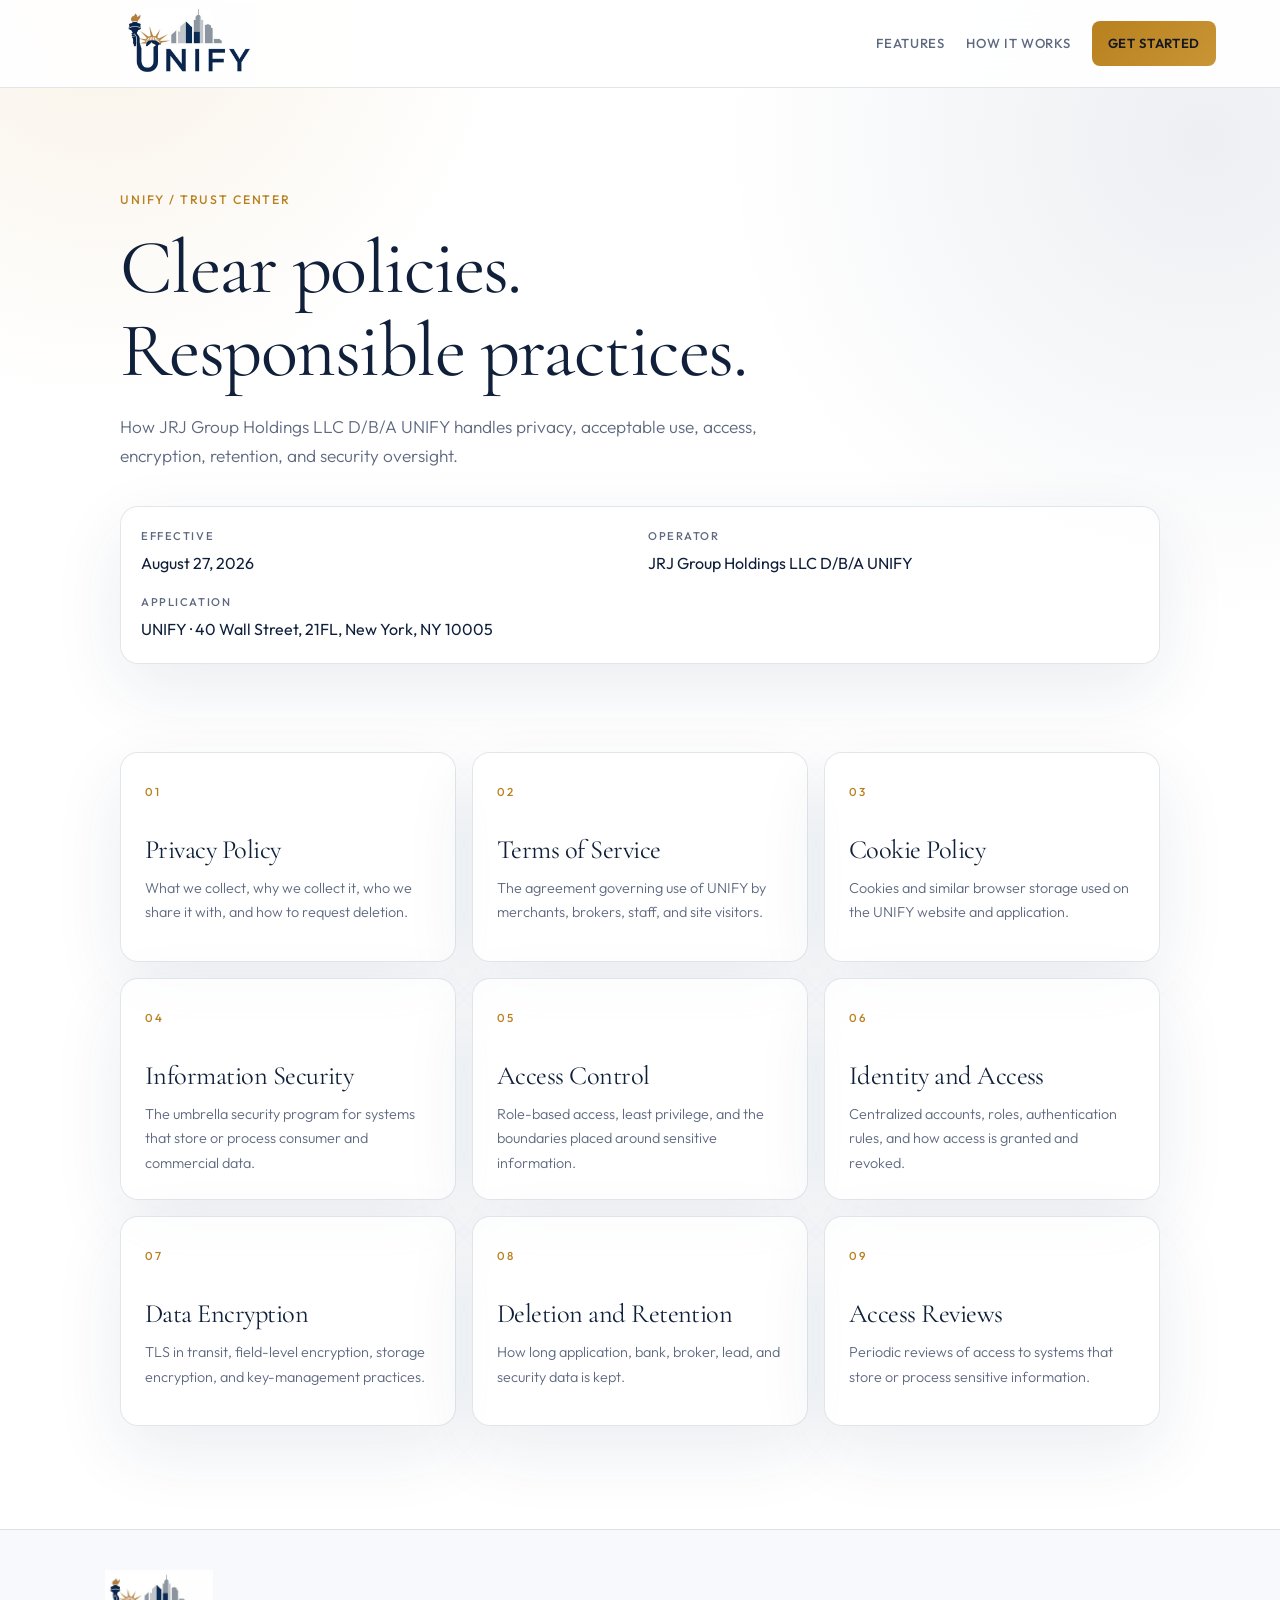
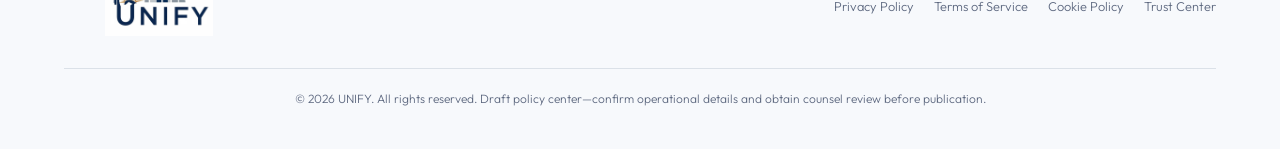
==== legal/index.html @ 717643a5 "Add UNIFY Trust Center and legal policies Adds UNIFY-branded privacy, terms, cookie, security, acces" ====
<!DOCTYPE html>
<html lang="en">
<head>
  <meta charset="UTF-8" />
  <meta name="viewport" content="width=device-width, initial-scale=1.0" />
  <meta name="description" content="UNIFY Trust Center: privacy, terms, cookie use, data security, access controls, encryption, retention, and access reviews." />
  <meta name="theme-color" content="#FFFFFF" />
  <title>Trust Center | UNIFY</title>
  <link rel="preconnect" href="https://fonts.googleapis.com" />
  <link rel="preconnect" href="https://fonts.gstatic.com" crossorigin />
  <link href="https://fonts.googleapis.com/css2?family=Cormorant+Garamond:wght@400;600&family=Outfit:wght@300;400;500;600&display=swap" rel="stylesheet" />
  <link rel="stylesheet" href="/legal.css" />
</head>
<body>
  <a class="skip-link" href="#main-content">Skip to main content</a>
  <header class="site-header">
    <a class="site-logo" href="/" aria-label="UNIFY home"><img src="/unify-logo-wide.png" alt="UNIFY" /></a>
    <nav class="site-nav" aria-label="Primary">
      <a href="/#features">Features</a>
      <a href="/#how-it-works">How It Works</a>
      <a class="primary-link" href="/apply">Get Started</a>
    </nav>
  </header>

  <main id="main-content">
    <section class="trust-intro">
      <p class="breadcrumb">UNIFY / Trust Center</p>
      <h1>Clear policies.<br />Responsible practices.</h1>
      <p class="lede">How JRJ Group Holdings LLC D/B/A UNIFY handles privacy, acceptable use, access, encryption, retention, and security oversight.</p>
      <dl class="policy-meta">
        <div><dt>Effective</dt><dd>August 27, 2026</dd></div>
        <div><dt>Operator</dt><dd>JRJ Group Holdings LLC D/B/A UNIFY</dd></div>
        <div><dt>Application</dt><dd>UNIFY · 40 Wall Street, 21FL, New York, NY 10005</dd></div>
      </dl>
    </section>

    <section class="trust-grid" aria-label="Trust Center policies">
      <a class="trust-card" href="/privacy"><span class="number">01</span><h2>Privacy Policy</h2><p>What we collect, why we collect it, who we share it with, and how to request deletion.</p></a>
      <a class="trust-card" href="/terms"><span class="number">02</span><h2>Terms of Service</h2><p>The agreement governing use of UNIFY by merchants, brokers, staff, and site visitors.</p></a>
      <a class="trust-card" href="/cookies"><span class="number">03</span><h2>Cookie Policy</h2><p>Cookies and similar browser storage used on the UNIFY website and application.</p></a>
      <a class="trust-card" href="/legal/information-security"><span class="number">04</span><h2>Information Security</h2><p>The umbrella security program for systems that store or process consumer and commercial data.</p></a>
      <a class="trust-card" href="/legal/access-control"><span class="number">05</span><h2>Access Control</h2><p>Role-based access, least privilege, and the boundaries placed around sensitive information.</p></a>
      <a class="trust-card" href="/legal/identity-access"><span class="number">06</span><h2>Identity and Access</h2><p>Centralized accounts, roles, authentication rules, and how access is granted and revoked.</p></a>
      <a class="trust-card" href="/legal/encryption"><span class="number">07</span><h2>Data Encryption</h2><p>TLS in transit, field-level encryption, storage encryption, and key-management practices.</p></a>
      <a class="trust-card" href="/legal/data-retention"><span class="number">08</span><h2>Deletion and Retention</h2><p>How long application, bank, broker, lead, and security data is kept.</p></a>
      <a class="trust-card" href="/legal/access-reviews"><span class="number">09</span><h2>Access Reviews</h2><p>Periodic reviews of access to systems that store or process sensitive information.</p></a>
    </section>
  </main>

  <footer class="legal-footer">
    <div class="legal-footer-inner">
      <a href="/" aria-label="UNIFY home"><img src="/unify-logo-wide.png" alt="UNIFY" /></a>
      <nav class="legal-footer-links" aria-label="Legal">
        <a href="/privacy">Privacy Policy</a><a href="/terms">Terms of Service</a><a href="/cookies">Cookie Policy</a><a href="/legal">Trust Center</a>
      </nav>
    </div>
    <p class="copyright">© <span data-year></span> UNIFY. All rights reserved. Draft policy center—confirm operational details and obtain counsel review before publication.</p>
  </footer>
  <script>document.querySelectorAll('[data-year]').forEach((node) => { node.textContent = new Date().getFullYear(); });</script>
</body>
</html>
---- legal.css ----
:root {
  --bg: #ffffff;
  --surface: #f7f9fc;
  --surface-strong: #eef2f8;
  --navy: #17325f;
  --navy-mid: #2c4f8f;
  --gold: #b8801f;
  --gold-light: #d39f4c;
  --text: #10203b;
  --muted: #5e6980;
  --border: rgba(23, 50, 95, 0.12);
  --shadow: 0 24px 70px rgba(23, 50, 95, 0.09);
}

*, *::before, *::after { box-sizing: border-box; }

html { scroll-behavior: smooth; }

body {
  margin: 0;
  color: var(--text);
  background:
    radial-gradient(circle at 8% 0%, rgba(211, 159, 76, 0.13), transparent 25rem),
    radial-gradient(circle at 94% 8%, rgba(23, 50, 95, 0.08), transparent 30rem),
    var(--bg);
  font-family: 'Outfit', sans-serif;
  font-weight: 300;
  line-height: 1.7;
}

a { color: inherit; }

.skip-link {
  position: fixed;
  top: -60px;
  left: 1rem;
  z-index: 100;
  padding: 0.75rem 1rem;
  border-radius: 8px;
  background: var(--gold);
  color: #111827;
  font-weight: 600;
  text-decoration: none;
  transition: top 0.2s ease;
}

.skip-link:focus { top: 1rem; }

.site-header {
  position: sticky;
  top: 0;
  z-index: 40;
  display: flex;
  min-height: 88px;
  align-items: center;
  justify-content: space-between;
  gap: 1.5rem;
  padding: 0 clamp(1.25rem, 5vw, 4rem);
  border-bottom: 1px solid var(--border);
  background: rgba(255, 255, 255, 0.9);
  backdrop-filter: blur(18px);
}

.site-logo {
  display: inline-flex;
  align-items: center;
  text-decoration: none;
}

.site-logo img {
  display: block;
  width: min(250px, 48vw);
  height: 82px;
  object-fit: contain;
}

.site-nav {
  display: flex;
  align-items: center;
  gap: 1.35rem;
}

.site-nav a {
  color: var(--muted);
  font-size: 0.82rem;
  font-weight: 500;
  letter-spacing: 0.05em;
  text-decoration: none;
  text-transform: uppercase;
}

.site-nav a:hover,
.site-nav a:focus-visible { color: var(--gold); }

.site-nav .primary-link {
  padding: 0.7rem 1rem;
  border-radius: 8px;
  background: linear-gradient(135deg, var(--gold), #c99535);
  color: #14181f;
  font-weight: 600;
}

.legal-shell {
  display: grid;
  grid-template-columns: minmax(0, 1fr) minmax(230px, 300px);
  gap: clamp(2.5rem, 6vw, 5rem);
  width: min(1160px, calc(100% - 2.5rem));
  margin: 0 auto;
  padding: clamp(4rem, 8vw, 7rem) 0;
}

.legal-main { min-width: 0; }

.breadcrumb {
  margin: 0 0 1rem;
  color: var(--gold);
  font-size: 0.77rem;
  font-weight: 500;
  letter-spacing: 0.15em;
  text-transform: uppercase;
}

.breadcrumb a { text-decoration: none; }
.breadcrumb a:hover { color: var(--navy); }

h1, h2, h3 {
  margin-top: 0;
  color: var(--text);
  font-family: 'Cormorant Garamond', serif;
  font-weight: 400;
  letter-spacing: -0.02em;
  line-height: 1.08;
}

h1 {
  max-width: 820px;
  margin-bottom: 1.15rem;
  font-size: clamp(3rem, 6vw, 5.6rem);
}

h2 {
  margin-bottom: 1rem;
  font-size: clamp(1.75rem, 3vw, 2.35rem);
}

h3 { font-size: 1.35rem; }

.lede {
  max-width: 720px;
  margin: 0;
  color: var(--muted);
  font-size: 1.08rem;
}

.policy-meta {
  display: grid;
  grid-template-columns: repeat(2, minmax(0, 1fr));
  gap: 1rem;
  margin: 2.2rem 0 3.5rem;
  padding: 1.25rem;
  border: 1px solid var(--border);
  border-radius: 18px;
  background: rgba(255, 255, 255, 0.74);
  box-shadow: var(--shadow);
}

.policy-meta div:last-child { grid-column: 1 / -1; }

.policy-meta dt {
  color: var(--muted);
  font-size: 0.7rem;
  font-weight: 500;
  letter-spacing: 0.14em;
  text-transform: uppercase;
}

.policy-meta dd {
  margin: 0.25rem 0 0;
  color: var(--text);
  font-weight: 400;
}

.policy-section {
  padding: 2.4rem 0;
  border-top: 1px solid var(--border);
  scroll-margin-top: 110px;
}

.policy-section:first-of-type { border-top: 0; }

.policy-section p,
.policy-section li { color: var(--muted); }

.policy-section p { margin: 0 0 1rem; }
.policy-section p:last-child { margin-bottom: 0; }
.policy-section ul { margin: 1rem 0; padding-left: 1.3rem; }
.policy-section li + li { margin-top: 0.55rem; }
.policy-section strong { color: var(--text); font-weight: 500; }
.policy-section a { color: var(--navy-mid); text-underline-offset: 3px; }

.policy-aside {
  position: sticky;
  top: 118px;
  align-self: start;
  padding: 1.4rem;
  border: 1px solid var(--border);
  border-radius: 18px;
  background: rgba(255, 255, 255, 0.78);
  box-shadow: var(--shadow);
}

.aside-title {
  margin: 0 0 0.8rem;
  color: var(--gold);
  font-size: 0.72rem;
  font-weight: 500;
  letter-spacing: 0.14em;
  text-transform: uppercase;
}

.policy-list { margin: 0; padding: 0; list-style: none; }

.policy-list li { border-top: 1px solid var(--border); }
.policy-list li:last-child { border-bottom: 1px solid var(--border); }

.policy-list a {
  display: block;
  padding: 0.78rem 0;
  color: var(--text);
  font-size: 0.9rem;
  line-height: 1.35;
  text-decoration: none;
}

.policy-list a:hover,
.policy-list a[aria-current='page'] { color: var(--gold); }

.review-note {
  margin: 1.2rem 0 0;
  color: var(--muted);
  font-size: 0.75rem;
  line-height: 1.55;
}

.trust-intro {
  width: min(1040px, calc(100% - 2.5rem));
  margin: 0 auto;
  padding: clamp(4rem, 8vw, 7rem) 0 2rem;
}

.trust-grid {
  display: grid;
  grid-template-columns: repeat(3, minmax(0, 1fr));
  gap: 1rem;
  width: min(1040px, calc(100% - 2.5rem));
  margin: 0 auto;
  padding: 0 0 clamp(4rem, 8vw, 7rem);
}

.trust-card {
  min-height: 210px;
  padding: 1.5rem;
  border: 1px solid var(--border);
  border-radius: 18px;
  background: rgba(255, 255, 255, 0.78);
  box-shadow: var(--shadow);
  text-decoration: none;
  transition: transform 0.2s ease, border-color 0.2s ease;
}

.trust-card:hover {
  transform: translateY(-3px);
  border-color: rgba(184, 128, 31, 0.42);
}

.trust-card .number {
  color: var(--gold);
  font-size: 0.72rem;
  font-weight: 500;
  letter-spacing: 0.14em;
}

.trust-card h2 { margin: 2rem 0 0.7rem; font-size: 1.65rem; }
.trust-card p { margin: 0; color: var(--muted); font-size: 0.9rem; }

.legal-footer {
  padding: 2.5rem clamp(1.25rem, 5vw, 4rem);
  border-top: 1px solid var(--border);
  background: var(--surface);
}

.legal-footer-inner {
  display: flex;
  align-items: center;
  justify-content: space-between;
  gap: 2rem;
  width: min(1160px, 100%);
  margin: 0 auto;
}

.legal-footer img { width: 190px; height: 66px; object-fit: contain; }

.legal-footer-links {
  display: flex;
  flex-wrap: wrap;
  justify-content: flex-end;
  gap: 0.75rem 1.25rem;
}

.legal-footer-links a {
  color: var(--muted);
  font-size: 0.8rem;
  text-decoration: none;
}

.legal-footer-links a:hover { color: var(--gold); }

.copyright {
  width: min(1160px, 100%);
  margin: 1.5rem auto 0;
  padding-top: 1.25rem;
  border-top: 1px solid var(--border);
  color: var(--muted);
  font-size: 0.75rem;
  text-align: center;
}

@media (max-width: 860px) {
  .site-nav a:not(.primary-link) { display: none; }
  .legal-shell { grid-template-columns: 1fr; }
  .policy-aside { position: static; }
  .trust-grid { grid-template-columns: repeat(2, minmax(0, 1fr)); }
}

@media (max-width: 580px) {
  .site-header { min-height: 74px; padding-inline: 1rem; }
  .site-logo img { width: 185px; height: 66px; }
  .site-nav .primary-link { padding: 0.6rem 0.75rem; font-size: 0.7rem; }
  .legal-shell, .trust-intro, .trust-grid { width: min(100% - 2rem, 1160px); }
  .policy-meta { grid-template-columns: 1fr; }
  .policy-meta div:last-child { grid-column: auto; }
  .trust-grid { grid-template-columns: 1fr; }
  .legal-footer-inner { flex-direction: column; align-items: flex-start; }
  .legal-footer-links { justify-content: flex-start; }
}

@media (prefers-reduced-motion: reduce) {
  html { scroll-behavior: auto; }
  *, *::before, *::after { transition-duration: 0.01ms !important; }
}
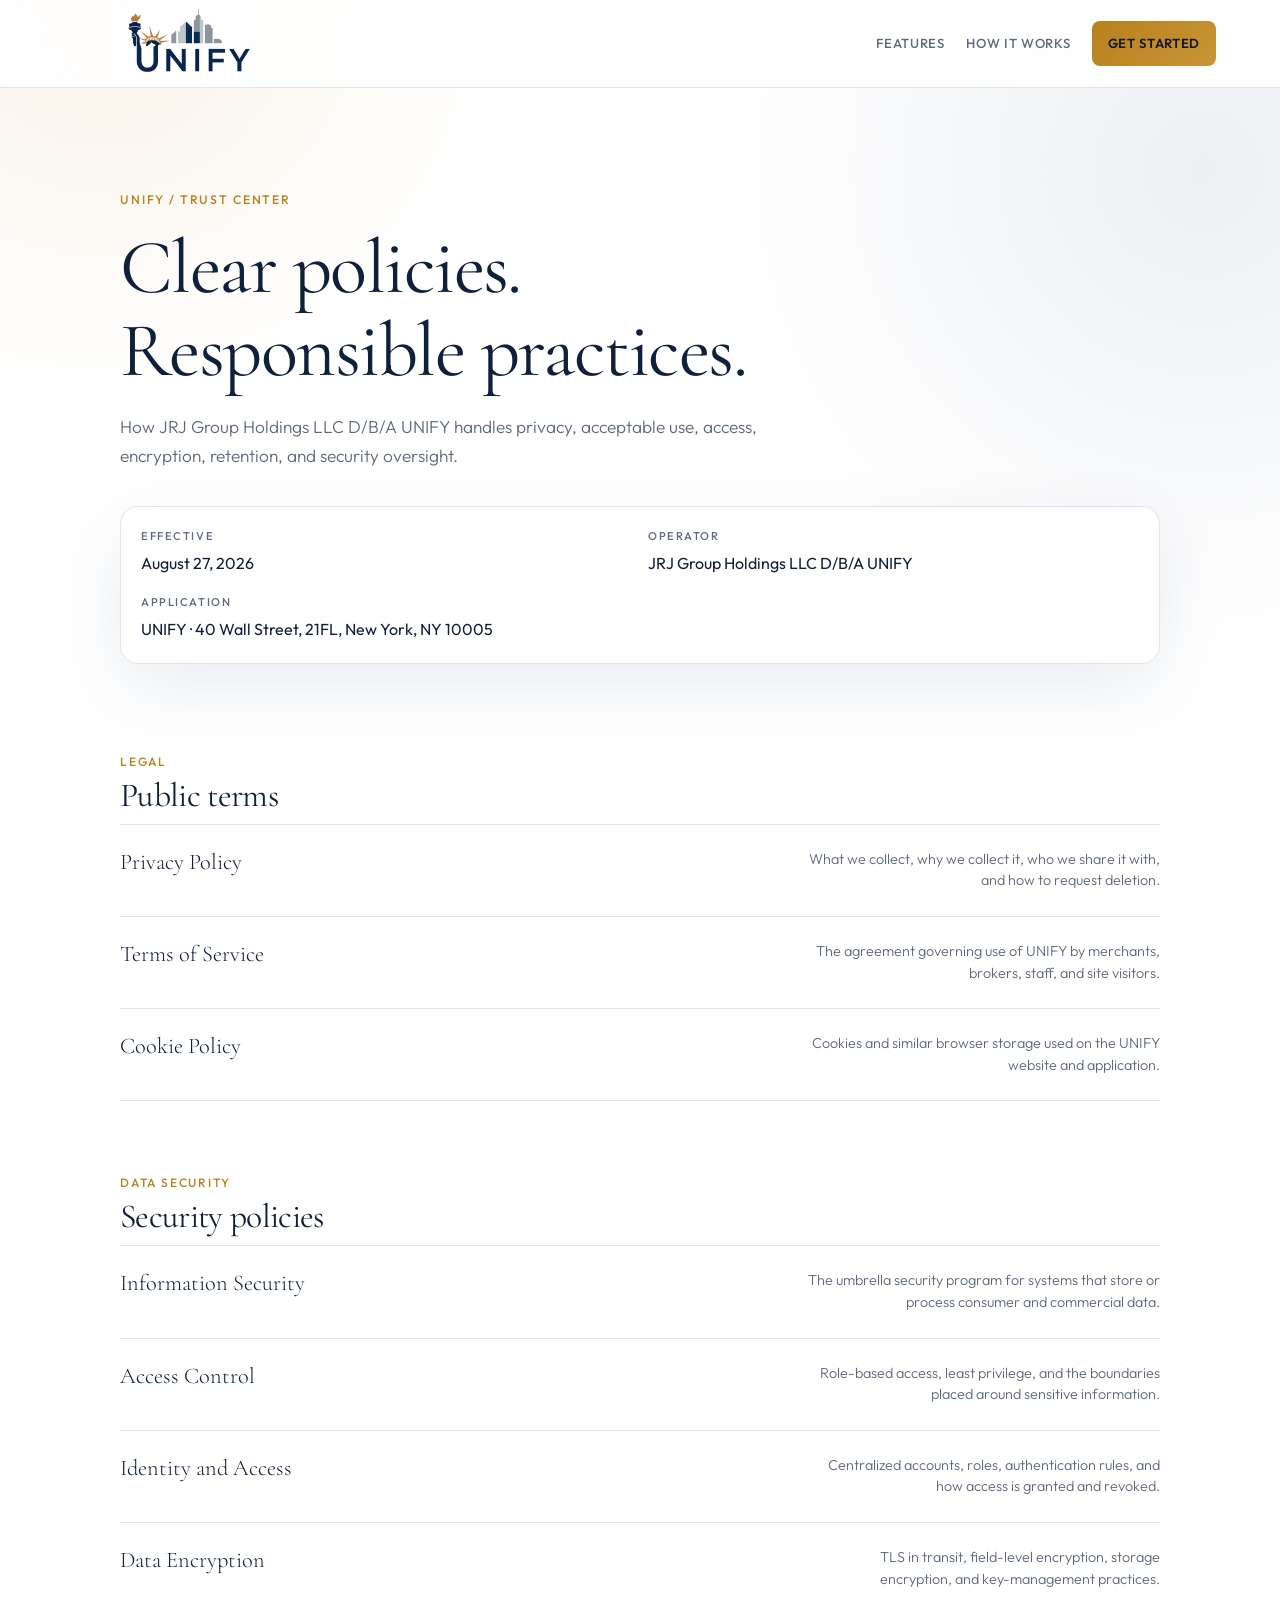
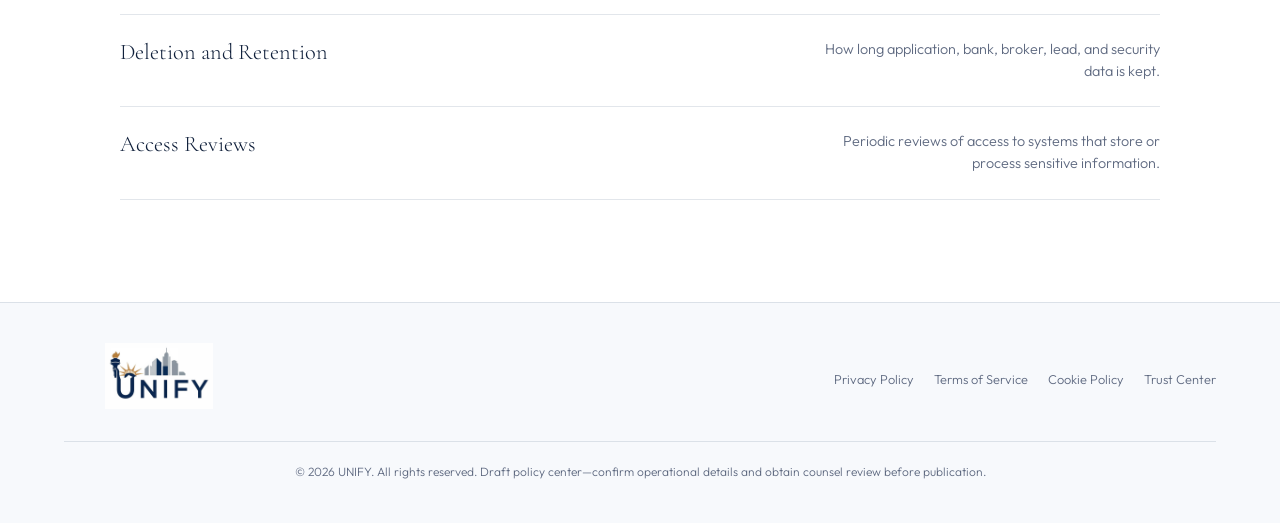
==== commit fdf974c7: ":lipstick: Reformat trust center to grouped list layout (match GroFi)" ====
--- a/legal/index.html
+++ b/legal/index.html
@@ -34,16 +34,56 @@
       </dl>
     </section>
 
-    <section class="trust-grid" aria-label="Trust Center policies">
-      <a class="trust-card" href="/privacy"><span class="number">01</span><h2>Privacy Policy</h2><p>What we collect, why we collect it, who we share it with, and how to request deletion.</p></a>
-      <a class="trust-card" href="/terms"><span class="number">02</span><h2>Terms of Service</h2><p>The agreement governing use of UNIFY by merchants, brokers, staff, and site visitors.</p></a>
-      <a class="trust-card" href="/cookies"><span class="number">03</span><h2>Cookie Policy</h2><p>Cookies and similar browser storage used on the UNIFY website and application.</p></a>
-      <a class="trust-card" href="/legal/information-security"><span class="number">04</span><h2>Information Security</h2><p>The umbrella security program for systems that store or process consumer and commercial data.</p></a>
-      <a class="trust-card" href="/legal/access-control"><span class="number">05</span><h2>Access Control</h2><p>Role-based access, least privilege, and the boundaries placed around sensitive information.</p></a>
-      <a class="trust-card" href="/legal/identity-access"><span class="number">06</span><h2>Identity and Access</h2><p>Centralized accounts, roles, authentication rules, and how access is granted and revoked.</p></a>
-      <a class="trust-card" href="/legal/encryption"><span class="number">07</span><h2>Data Encryption</h2><p>TLS in transit, field-level encryption, storage encryption, and key-management practices.</p></a>
-      <a class="trust-card" href="/legal/data-retention"><span class="number">08</span><h2>Deletion and Retention</h2><p>How long application, bank, broker, lead, and security data is kept.</p></a>
-      <a class="trust-card" href="/legal/access-reviews"><span class="number">09</span><h2>Access Reviews</h2><p>Periodic reviews of access to systems that store or process sensitive information.</p></a>
+    <section class="trust-groups" aria-label="Trust Center policies">
+      <div class="policy-group">
+        <p class="group-eyebrow">Legal</p>
+        <h2 class="group-title">Public terms</h2>
+        <div class="policy-rows">
+          <a class="policy-row" href="/privacy">
+            <span class="row-name">Privacy Policy</span>
+            <span class="row-desc">What we collect, why we collect it, who we share it with, and how to request deletion.</span>
+          </a>
+          <a class="policy-row" href="/terms">
+            <span class="row-name">Terms of Service</span>
+            <span class="row-desc">The agreement governing use of UNIFY by merchants, brokers, staff, and site visitors.</span>
+          </a>
+          <a class="policy-row" href="/cookies">
+            <span class="row-name">Cookie Policy</span>
+            <span class="row-desc">Cookies and similar browser storage used on the UNIFY website and application.</span>
+          </a>
+        </div>
+      </div>
+
+      <div class="policy-group">
+        <p class="group-eyebrow">Data Security</p>
+        <h2 class="group-title">Security policies</h2>
+        <div class="policy-rows">
+          <a class="policy-row" href="/legal/information-security">
+            <span class="row-name">Information Security</span>
+            <span class="row-desc">The umbrella security program for systems that store or process consumer and commercial data.</span>
+          </a>
+          <a class="policy-row" href="/legal/access-control">
+            <span class="row-name">Access Control</span>
+            <span class="row-desc">Role-based access, least privilege, and the boundaries placed around sensitive information.</span>
+          </a>
+          <a class="policy-row" href="/legal/identity-access">
+            <span class="row-name">Identity and Access</span>
+            <span class="row-desc">Centralized accounts, roles, authentication rules, and how access is granted and revoked.</span>
+          </a>
+          <a class="policy-row" href="/legal/encryption">
+            <span class="row-name">Data Encryption</span>
+            <span class="row-desc">TLS in transit, field-level encryption, storage encryption, and key-management practices.</span>
+          </a>
+          <a class="policy-row" href="/legal/data-retention">
+            <span class="row-name">Deletion and Retention</span>
+            <span class="row-desc">How long application, bank, broker, lead, and security data is kept.</span>
+          </a>
+          <a class="policy-row" href="/legal/access-reviews">
+            <span class="row-name">Access Reviews</span>
+            <span class="row-desc">Periodic reviews of access to systems that store or process sensitive information.</span>
+          </a>
+        </div>
+      </div>
     </section>
   </main>
 
--- a/legal.css
+++ b/legal.css
@@ -248,40 +248,54 @@
   padding: clamp(4rem, 8vw, 7rem) 0 2rem;
 }
 
-.trust-grid {
-  display: grid;
-  grid-template-columns: repeat(3, minmax(0, 1fr));
-  gap: 1rem;
+.trust-groups {
   width: min(1040px, calc(100% - 2.5rem));
   margin: 0 auto;
   padding: 0 0 clamp(4rem, 8vw, 7rem);
 }
 
-.trust-card {
-  min-height: 210px;
-  padding: 1.5rem;
-  border: 1px solid var(--border);
-  border-radius: 18px;
-  background: rgba(255, 255, 255, 0.78);
-  box-shadow: var(--shadow);
-  text-decoration: none;
-  transition: transform 0.2s ease, border-color 0.2s ease;
-}
-
-.trust-card:hover {
-  transform: translateY(-3px);
-  border-color: rgba(184, 128, 31, 0.42);
-}
-
-.trust-card .number {
+.policy-group + .policy-group { margin-top: clamp(3rem, 6vw, 4.5rem); }
+
+.group-eyebrow {
+  margin: 0 0 0.35rem;
   color: var(--gold);
-  font-size: 0.72rem;
-  font-weight: 500;
-  letter-spacing: 0.14em;
-}
-
-.trust-card h2 { margin: 2rem 0 0.7rem; font-size: 1.65rem; }
-.trust-card p { margin: 0; color: var(--muted); font-size: 0.9rem; }
+  font-size: 0.75rem;
+  font-weight: 500;
+  letter-spacing: 0.15em;
+  text-transform: uppercase;
+}
+
+.group-title { margin: 0 0 0.6rem; font-size: clamp(1.6rem, 3vw, 2.1rem); }
+
+.policy-row {
+  display: grid;
+  grid-template-columns: minmax(0, 1fr) minmax(0, 22rem);
+  gap: 2rem;
+  align-items: start;
+  padding: 1.5rem 0;
+  border-top: 1px solid var(--border);
+  text-decoration: none;
+  transition: color 0.2s ease;
+}
+
+.policy-row:last-child { border-bottom: 1px solid var(--border); }
+
+.row-name {
+  color: var(--text);
+  font-family: 'Cormorant Garamond', serif;
+  font-size: 1.4rem;
+  line-height: 1.2;
+}
+
+.row-desc {
+  color: var(--muted);
+  font-size: 0.9rem;
+  line-height: 1.5;
+  text-align: right;
+}
+
+.policy-row:hover .row-name,
+.policy-row:focus-visible .row-name { color: var(--gold); }
 
 .legal-footer {
   padding: 2.5rem clamp(1.25rem, 5vw, 4rem);
@@ -329,17 +343,17 @@
   .site-nav a:not(.primary-link) { display: none; }
   .legal-shell { grid-template-columns: 1fr; }
   .policy-aside { position: static; }
-  .trust-grid { grid-template-columns: repeat(2, minmax(0, 1fr)); }
+  .policy-row { grid-template-columns: 1fr; gap: 0.5rem; }
+  .row-desc { text-align: left; }
 }
 
 @media (max-width: 580px) {
   .site-header { min-height: 74px; padding-inline: 1rem; }
   .site-logo img { width: 185px; height: 66px; }
   .site-nav .primary-link { padding: 0.6rem 0.75rem; font-size: 0.7rem; }
-  .legal-shell, .trust-intro, .trust-grid { width: min(100% - 2rem, 1160px); }
+  .legal-shell, .trust-intro, .trust-groups { width: min(100% - 2rem, 1160px); }
   .policy-meta { grid-template-columns: 1fr; }
   .policy-meta div:last-child { grid-column: auto; }
-  .trust-grid { grid-template-columns: 1fr; }
   .legal-footer-inner { flex-direction: column; align-items: flex-start; }
   .legal-footer-links { justify-content: flex-start; }
 }
